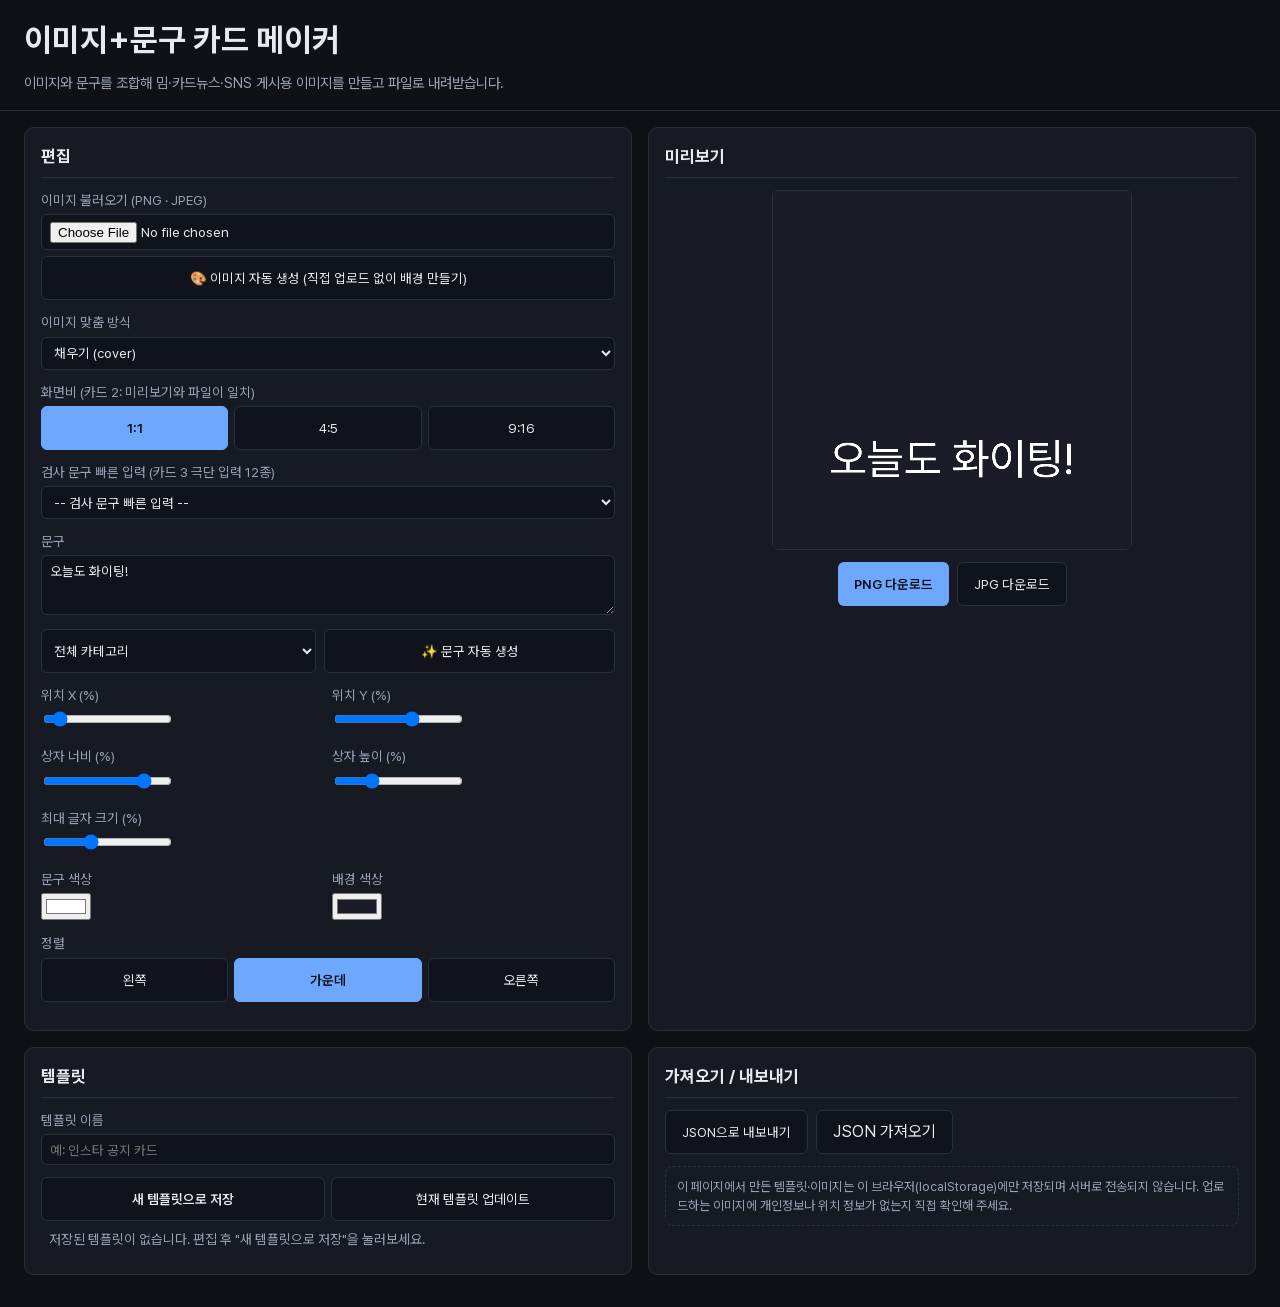
==== index.html @ 0c7100dd "이미지·문구 자동 생성 기능 추가 - js/render/AutoImageGenerator.js: 팔레트x도형 무작위 조합 절차적 배경 생성 - js/models/PhraseTemp" ====
<!DOCTYPE html>
<html lang="ko">
<head>
<meta charset="UTF-8" />
<meta name="viewport" content="width=device-width, initial-scale=1.0" />
<title>이미지+문구 카드 메이커</title>
<link rel="stylesheet" href="css/style.css" />
</head>
<body>
<header class="app-header">
  <h1>이미지+문구 카드 메이커</h1>
  <p>이미지와 문구를 조합해 밈·카드뉴스·SNS 게시용 이미지를 만들고 파일로 내려받습니다.</p>
</header>

<main class="app-grid">

  <!-- 편집 패널 (카드 1) -->
  <section class="panel" aria-labelledby="editor-heading">
    <h2 id="editor-heading">편집</h2>

    <div class="field">
      <label for="image-input">이미지 불러오기 (PNG · JPEG)</label>
      <input type="file" id="image-input" accept="image/png,image/jpeg" />
      <button type="button" class="secondary-btn" id="auto-image-btn" style="margin-top:0.4rem;width:100%;">
        🎨 이미지 자동 생성 (직접 업로드 없이 배경 만들기)
      </button>
    </div>

    <div class="field">
      <label for="fit-mode">이미지 맞춤 방식</label>
      <select id="fit-mode">
        <option value="cover">채우기 (cover)</option>
        <option value="contain">전체 보기 (contain)</option>
      </select>
    </div>

    <div class="field">
      <label>화면비 (카드 2: 미리보기와 파일이 일치)</label>
      <div class="btn-group" role="group" aria-label="화면비 선택">
        <button type="button" class="ratio-btn" data-ratio="1:1" aria-pressed="true">1:1</button>
        <button type="button" class="ratio-btn" data-ratio="4:5" aria-pressed="false">4:5</button>
        <button type="button" class="ratio-btn" data-ratio="9:16" aria-pressed="false">9:16</button>
      </div>
    </div>

    <div class="field">
      <label for="quick-fill-select">검사 문구 빠른 입력 (카드 3 극단 입력 12종)</label>
      <select id="quick-fill-select"></select>
    </div>

    <div class="field">
      <label for="text-content">문구</label>
      <textarea id="text-content" placeholder="문구를 입력하세요"></textarea>
      <div class="field-row" style="margin-top:0.4rem;">
        <select id="phrase-category-select" style="flex:1;padding:0.4rem 0.5rem;background:#10131b;border:1px solid var(--panel-border);border-radius:6px;color:var(--text);">
          <option value="">전체 카테고리</option>
        </select>
        <button type="button" class="secondary-btn" id="auto-phrase-btn" style="flex:1;">✨ 문구 자동 생성</button>
      </div>
    </div>

    <div class="field-row">
      <div class="field">
        <label for="pos-x">위치 X (%)</label>
        <input type="range" id="pos-x" min="0" max="100" value="8" />
      </div>
      <div class="field">
        <label for="pos-y">위치 Y (%)</label>
        <input type="range" id="pos-y" min="0" max="100" value="62" />
      </div>
    </div>

    <div class="field-row">
      <div class="field">
        <label for="box-w">상자 너비 (%)</label>
        <input type="range" id="box-w" min="10" max="100" value="84" />
      </div>
      <div class="field">
        <label for="box-h">상자 높이 (%)</label>
        <input type="range" id="box-h" min="5" max="100" value="30" />
      </div>
    </div>

    <div class="field">
      <label for="max-font-size">최대 글자 크기 (%)</label>
      <input type="range" id="max-font-size" min="2" max="30" value="12" />
    </div>

    <div class="field-row">
      <div class="field">
        <label for="text-color">문구 색상</label>
        <input type="color" id="text-color" value="#ffffff" />
      </div>
      <div class="field">
        <label for="bg-color">배경 색상</label>
        <input type="color" id="bg-color" value="#1c1c28" />
      </div>
    </div>

    <div class="field">
      <label>정렬</label>
      <div class="btn-group" role="group" aria-label="문구 정렬">
        <button type="button" class="align-btn" data-align="left" aria-pressed="false">왼쪽</button>
        <button type="button" class="align-btn" data-align="center" aria-pressed="true">가운데</button>
        <button type="button" class="align-btn" data-align="right" aria-pressed="false">오른쪽</button>
      </div>
    </div>
  </section>

  <!-- 미리보기 패널 (카드 1, 2) -->
  <section class="panel" aria-labelledby="preview-heading">
    <h2 id="preview-heading">미리보기</h2>
    <div id="preview-canvas-wrap">
      <canvas id="preview-canvas" width="1080" height="1080"></canvas>
    </div>
    <p class="shrink-hint" id="shrink-hint" hidden>자동 축소됨 - 문구가 상자에 맞게 조정되었습니다.</p>
    <div class="download-actions">
      <button type="button" class="primary-btn" id="download-png-btn">PNG 다운로드</button>
      <button type="button" class="secondary-btn" id="download-jpg-btn">JPG 다운로드</button>
    </div>
  </section>

  <!-- 템플릿 패널 (카드 4) -->
  <section class="panel" aria-labelledby="template-heading">
    <h2 id="template-heading">템플릿</h2>
    <div class="field">
      <label for="template-name-input">템플릿 이름</label>
      <input type="text" id="template-name-input" placeholder="예: 인스타 공지 카드" />
    </div>
    <div class="btn-group">
      <button type="button" class="primary-btn" id="template-save-new-btn">새 템플릿으로 저장</button>
      <button type="button" class="secondary-btn" id="template-update-current-btn" disabled>현재 템플릿 업데이트</button>
    </div>
    <p class="status-message" id="template-message" hidden></p>
    <ul id="template-list"></ul>
  </section>

  <!-- 가져오기/내보내기 패널 (카드 5) -->
  <section class="panel" aria-labelledby="import-export-heading">
    <h2 id="import-export-heading">가져오기 / 내보내기</h2>
    <div class="import-export-actions">
      <button type="button" class="secondary-btn" id="export-json-btn">JSON으로 내보내기</button>
      <label class="secondary-btn" for="import-json-input" style="display:inline-flex;align-items:center;">
        JSON 가져오기
        <input type="file" id="import-json-input" accept="application/json" style="display:none;" />
      </label>
    </div>
    <p class="status-message" id="import-export-message" hidden></p>
    <p class="privacy-note">
      이 페이지에서 만든 템플릿·이미지는 이 브라우저(localStorage)에만 저장되며 서버로 전송되지 않습니다.
      업로드하는 이미지에 개인정보나 위치 정보가 없는지 직접 확인해 주세요.
    </p>
  </section>

</main>

<!-- script 로드 순서: models -> render -> views -> controllers -> main -->
<script src="js/utils/idGenerator.js"></script>
<script src="js/utils/fileHelpers.js"></script>
<script src="js/utils/validators.js"></script>

<script src="js/models/CardStateModel.js"></script>
<script src="js/models/TemplateModel.js"></script>
<script src="js/models/TemplateStore.js"></script>
<script src="js/models/FixtureData.js"></script>
<script src="js/models/PhraseTemplates.js"></script>

<script src="js/render/ImageFit.js"></script>
<script src="js/render/TextLayout.js"></script>
<script src="js/render/CardRenderer.js"></script>
<script src="js/render/AutoImageGenerator.js"></script>

<script src="js/views/domHelpers.js"></script>
<script src="js/views/EditorView.js"></script>
<script src="js/views/TemplateListView.js"></script>
<script src="js/views/ImportExportView.js"></script>

<script src="js/controllers/EditorController.js"></script>
<script src="js/controllers/TemplateController.js"></script>
<script src="js/controllers/ImportExportController.js"></script>
<script src="js/controllers/AppController.js"></script>

<script src="js/main.js"></script>
</body>
</html>
---- css/style.css ----
/* style.css - meme-card-maker
   레이아웃: 편집 패널 / 미리보기 패널 / 템플릿 패널 / 가져오기·내보내기 패널
   폰트: Pretendard Variable (assets/fonts, OFL 라이선스) */

@font-face {
  font-family: 'Pretendard';
  src: url('../assets/fonts/PretendardVariable.woff2') format('woff2-variations');
  font-weight: 45 920;
  font-style: normal;
  font-display: swap;
}

:root {
  --bg: #0f1117;
  --panel-bg: #171a23;
  --panel-border: #2a2f3d;
  --text: #e8eaf0;
  --text-dim: #9aa1b4;
  --accent: #6ea8fe;
  --accent-text: #0f1117;
  --danger: #ff6b6b;
  --success: #6ee7b7;
  --radius: 10px;
}

* {
  box-sizing: border-box;
}

html,
body {
  margin: 0;
  padding: 0;
  background: var(--bg);
  color: var(--text);
  font-family: 'Pretendard', 'Malgun Gothic', -apple-system, sans-serif;
  line-height: 1.5;
}

h1,
h2,
h3 {
  margin: 0 0 0.5rem;
}

button {
  font-family: inherit;
  cursor: pointer;
}

.app-header {
  padding: 1rem 1.5rem;
  border-bottom: 1px solid var(--panel-border);
}

.app-header p {
  color: var(--text-dim);
  margin: 0.25rem 0 0;
  font-size: 0.9rem;
}

.app-grid {
  display: grid;
  grid-template-columns: 1fr 1fr;
  gap: 1rem;
  padding: 1rem 1.5rem 2rem;
  max-width: 1400px;
  margin: 0 auto;
}

@media (max-width: 900px) {
  .app-grid {
    grid-template-columns: 1fr;
  }
}

.panel {
  background: var(--panel-bg);
  border: 1px solid var(--panel-border);
  border-radius: var(--radius);
  padding: 1rem;
}

.panel h2 {
  font-size: 1.05rem;
  border-bottom: 1px solid var(--panel-border);
  padding-bottom: 0.5rem;
  margin-bottom: 0.75rem;
}

.field {
  margin-bottom: 0.75rem;
}

.field label {
  display: block;
  font-size: 0.85rem;
  color: var(--text-dim);
  margin-bottom: 0.25rem;
}

.field input[type='text'],
.field input[type='file'],
.field select,
.field textarea {
  width: 100%;
  padding: 0.4rem 0.5rem;
  background: #10131b;
  border: 1px solid var(--panel-border);
  border-radius: 6px;
  color: var(--text);
  font-family: inherit;
}

.field textarea {
  resize: vertical;
  min-height: 4.5em;
}

.field-row {
  display: flex;
  gap: 0.5rem;
}
.field-row .field {
  flex: 1;
}

.btn-group {
  display: flex;
  gap: 0.4rem;
  flex-wrap: wrap;
}

.btn-group button {
  flex: 1;
  padding: 0.4rem 0.6rem;
  background: #10131b;
  border: 1px solid var(--panel-border);
  border-radius: 6px;
  color: var(--text);
  font-size: 0.85rem;
  min-height: 44px;
}

.btn-group button.active {
  background: var(--accent);
  color: var(--accent-text);
  border-color: var(--accent);
  font-weight: 600;
}

.primary-btn {
  padding: 0.55rem 1rem;
  background: var(--accent);
  color: var(--accent-text);
  border: none;
  border-radius: 6px;
  font-weight: 600;
  min-height: 44px;
}

.secondary-btn {
  padding: 0.55rem 1rem;
  background: #10131b;
  color: var(--text);
  border: 1px solid var(--panel-border);
  border-radius: 6px;
  min-height: 44px;
}

.secondary-btn.danger,
button.danger {
  color: var(--danger);
  border-color: var(--danger);
}

/* 미리보기 캔버스: CSS는 화면 표시 크기만 조정, canvas 내부 해상도는
   CardRenderer가 RATIO_PRESETS로 별도 관리 (screen == file 보장) */
#preview-canvas-wrap {
  --ratio-w: 1080;
  --ratio-h: 1080;
  aspect-ratio: var(--ratio-w) / var(--ratio-h);
  max-width: 360px;
  margin: 0 auto;
  border: 1px solid var(--panel-border);
  border-radius: 6px;
  overflow: hidden;
  background: #000;
}

#preview-canvas {
  display: block;
  width: 100%;
  height: auto;
}

.shrink-hint {
  text-align: center;
  font-size: 0.8rem;
  color: var(--text-dim);
  margin-top: 0.4rem;
}

.download-actions {
  display: flex;
  gap: 0.5rem;
  margin-top: 0.75rem;
  justify-content: center;
}

/* 템플릿 목록 */
#template-list {
  list-style: none;
  margin: 0;
  padding: 0;
  display: flex;
  flex-direction: column;
  gap: 0.5rem;
  max-height: 320px;
  overflow-y: auto;
}

.template-item {
  display: flex;
  align-items: center;
  gap: 0.6rem;
  padding: 0.5rem;
  border: 1px solid var(--panel-border);
  border-radius: 8px;
}

.template-item.active {
  border-color: var(--accent);
}

.template-thumb {
  width: 44px;
  height: 44px;
  border-radius: 6px;
  overflow: hidden;
  flex-shrink: 0;
  background: #10131b;
}
.template-thumb img {
  width: 100%;
  height: 100%;
  object-fit: cover;
}

.template-info {
  flex: 1;
  min-width: 0;
  display: flex;
  flex-direction: column;
}
.template-info strong {
  font-size: 0.9rem;
  overflow: hidden;
  text-overflow: ellipsis;
  white-space: nowrap;
}
.template-meta {
  font-size: 0.75rem;
  color: var(--text-dim);
}

.template-actions {
  display: flex;
  gap: 0.35rem;
}
.template-actions button {
  padding: 0.35rem 0.55rem;
  font-size: 0.8rem;
  background: #10131b;
  border: 1px solid var(--panel-border);
  color: var(--text);
  border-radius: 6px;
  min-height: 36px;
}

.template-empty {
  color: var(--text-dim);
  font-size: 0.85rem;
  padding: 0.5rem;
}

.status-message {
  margin-top: 0.6rem;
  padding: 0.5rem 0.6rem;
  border-radius: 6px;
  font-size: 0.85rem;
  background: rgba(110, 231, 183, 0.12);
  color: var(--success);
}
.status-message.error {
  background: rgba(255, 107, 107, 0.12);
  color: var(--danger);
}

.privacy-note {
  margin-top: 0.75rem;
  padding: 0.6rem 0.7rem;
  border: 1px dashed var(--panel-border);
  border-radius: 8px;
  font-size: 0.8rem;
  color: var(--text-dim);
}

.import-export-actions {
  display: flex;
  gap: 0.5rem;
  flex-wrap: wrap;
}
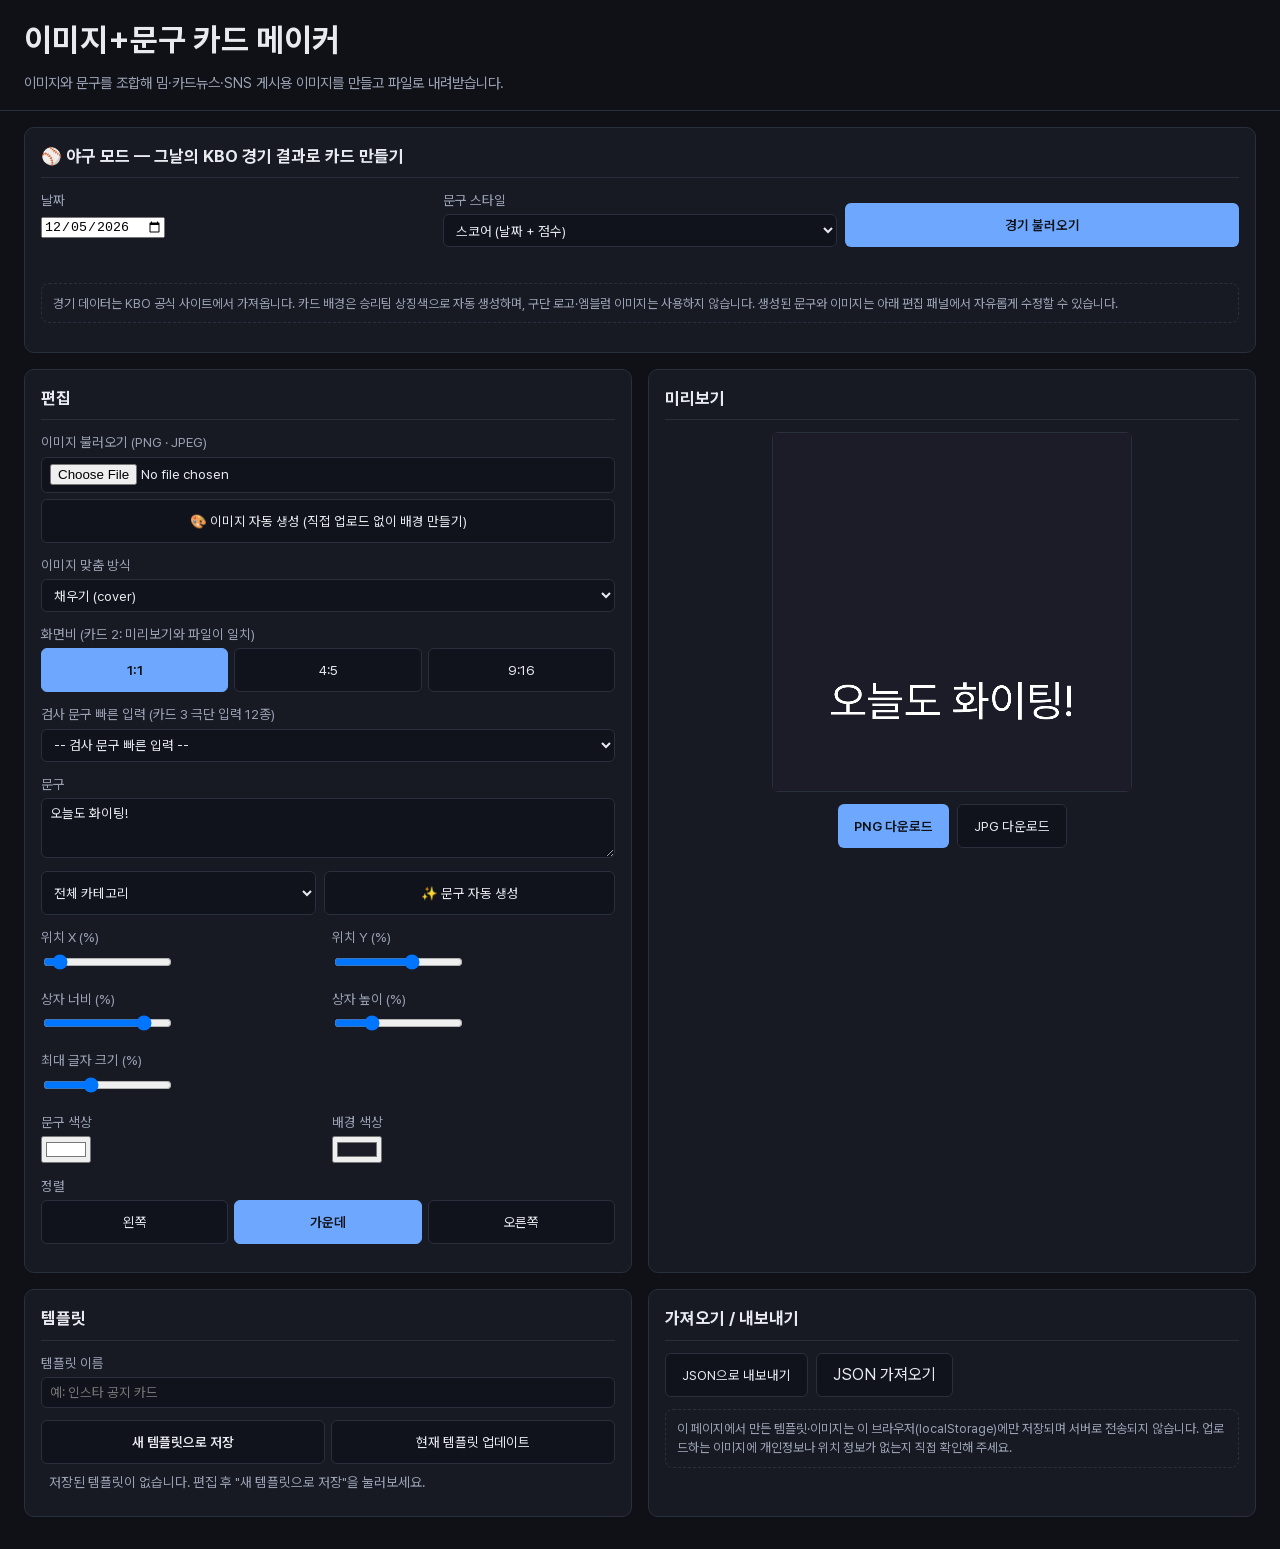
==== commit 25d638a1: "야구 모드 추가: 날짜별 KBO 경기 결과로 카드 자동 생성 - api/kbo-schedule.js: Vercel 서버리스 함수로 KBO 내부 API 프록시 (CORS 우회)   " ====
--- a/index.html
+++ b/index.html
@@ -14,6 +14,35 @@
 
 <main class="app-grid">
 
+  <!-- 야구 모드 패널 (KBO 경기 결과 → 카드 자동 생성) -->
+  <section class="panel" aria-labelledby="kbo-heading" style="grid-column:1 / -1;">
+    <h2 id="kbo-heading">⚾ 야구 모드 — 그날의 KBO 경기 결과로 카드 만들기</h2>
+    <div class="field-row">
+      <div class="field">
+        <label for="kbo-date-input">날짜</label>
+        <input type="date" id="kbo-date-input" />
+      </div>
+      <div class="field">
+        <label for="kbo-phrase-style">문구 스타일</label>
+        <select id="kbo-phrase-style">
+          <option value="score">스코어 (날짜 + 점수)</option>
+          <option value="headline">헤드라인 (승리팀 강조)</option>
+          <option value="summary">요약 (날짜·구장·결과)</option>
+        </select>
+      </div>
+      <div class="field" style="display:flex;align-items:flex-end;">
+        <button type="button" class="primary-btn" id="kbo-load-btn" style="width:100%;">경기 불러오기</button>
+      </div>
+    </div>
+    <p class="status-message" id="kbo-message" hidden></p>
+    <ul id="kbo-game-list"></ul>
+    <p class="privacy-note">
+      경기 데이터는 KBO 공식 사이트에서 가져옵니다. 카드 배경은 승리팀 상징색으로 자동 생성하며,
+      구단 로고·엠블럼 이미지는 사용하지 않습니다. 생성된 문구와 이미지는 아래 편집 패널에서
+      자유롭게 수정할 수 있습니다.
+    </p>
+  </section>
+
   <!-- 편집 패널 (카드 1) -->
   <section class="panel" aria-labelledby="editor-heading">
     <h2 id="editor-heading">편집</h2>
@@ -164,11 +193,13 @@
 <script src="js/models/TemplateStore.js"></script>
 <script src="js/models/FixtureData.js"></script>
 <script src="js/models/PhraseTemplates.js"></script>
+<script src="js/models/KboTeams.js"></script>
 
 <script src="js/render/ImageFit.js"></script>
 <script src="js/render/TextLayout.js"></script>
 <script src="js/render/CardRenderer.js"></script>
 <script src="js/render/AutoImageGenerator.js"></script>
+<script src="js/render/BaseballCardGenerator.js"></script>
 
 <script src="js/views/domHelpers.js"></script>
 <script src="js/views/EditorView.js"></script>
@@ -178,6 +209,7 @@
 <script src="js/controllers/EditorController.js"></script>
 <script src="js/controllers/TemplateController.js"></script>
 <script src="js/controllers/ImportExportController.js"></script>
+<script src="js/controllers/BaseballController.js"></script>
 <script src="js/controllers/AppController.js"></script>
 
 <script src="js/main.js"></script>
--- a/css/style.css
+++ b/css/style.css
@@ -311,3 +311,55 @@
   gap: 0.5rem;
   flex-wrap: wrap;
 }
+
+/* 야구 모드 경기 목록 */
+#kbo-game-list {
+  list-style: none;
+  margin: 0.75rem 0 0;
+  padding: 0;
+  display: grid;
+  grid-template-columns: repeat(auto-fill, minmax(260px, 1fr));
+  gap: 0.5rem;
+}
+
+.kbo-game-item {
+  display: flex;
+  align-items: center;
+  justify-content: space-between;
+  gap: 0.6rem;
+  padding: 0.6rem 0.7rem;
+  border: 1px solid var(--panel-border);
+  border-radius: 8px;
+  background: #10131b;
+}
+
+.kbo-game-item.active {
+  border-color: var(--accent);
+}
+
+.kbo-game-info {
+  display: flex;
+  flex-direction: column;
+  min-width: 0;
+}
+
+.kbo-game-info strong {
+  font-size: 0.95rem;
+}
+
+.kbo-game-meta {
+  font-size: 0.75rem;
+  color: var(--text-dim);
+}
+
+.kbo-game-item button {
+  flex-shrink: 0;
+  padding: 0.4rem 0.6rem;
+  font-size: 0.8rem;
+  background: var(--accent);
+  color: var(--accent-text);
+  border: none;
+  border-radius: 6px;
+  font-weight: 600;
+  min-height: 40px;
+}
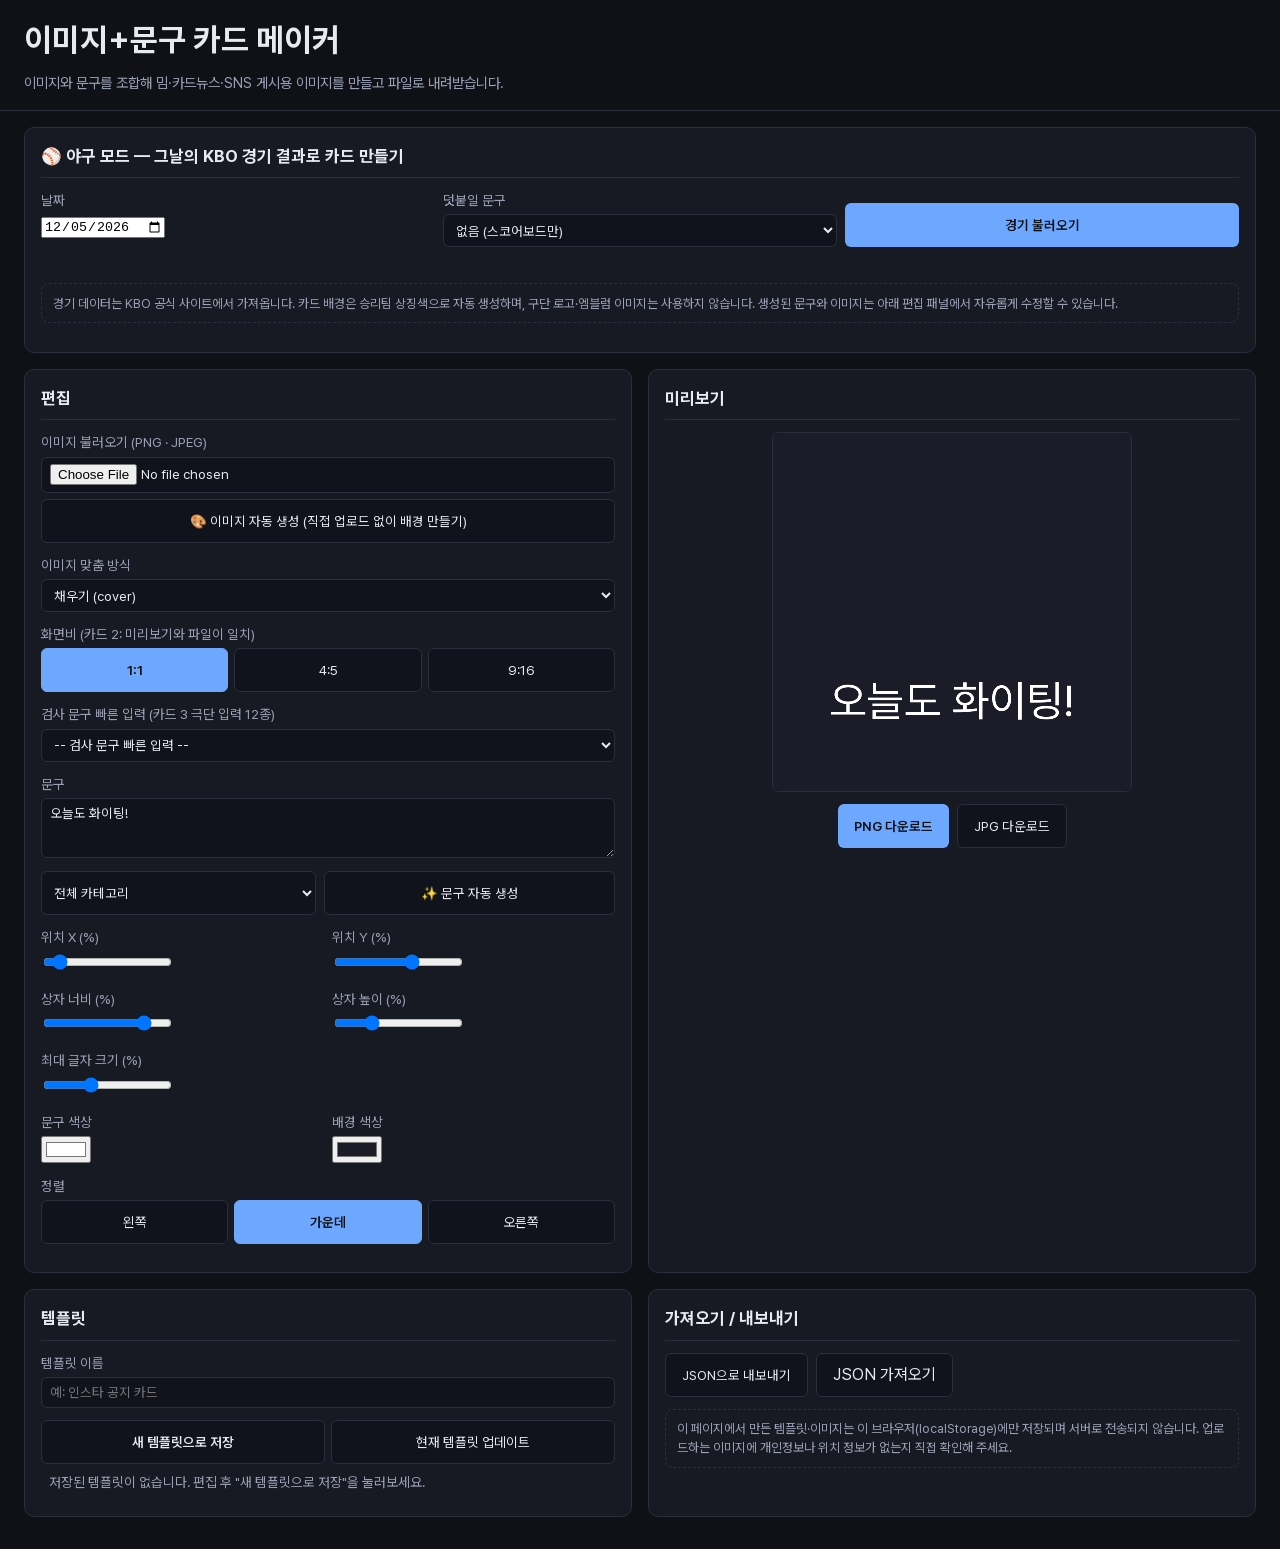
==== commit b97537b1: "야구 카드: 배경색 대신 스코어보드 그래픽으로 경기 결과를 이미지에 직접 렌더링 - generateScoreboard() 추가: 좌우 팀 색상 분할, 팀명/점수/날짜/구장/WIN " ====
--- a/index.html
+++ b/index.html
@@ -23,11 +23,12 @@
         <input type="date" id="kbo-date-input" />
       </div>
       <div class="field">
-        <label for="kbo-phrase-style">문구 스타일</label>
+        <label for="kbo-phrase-style">덧붙일 문구</label>
         <select id="kbo-phrase-style">
-          <option value="score">스코어 (날짜 + 점수)</option>
+          <option value="none">없음 (스코어보드만)</option>
           <option value="headline">헤드라인 (승리팀 강조)</option>
           <option value="summary">요약 (날짜·구장·결과)</option>
+          <option value="score">스코어 (날짜 + 점수)</option>
         </select>
       </div>
       <div class="field" style="display:flex;align-items:flex-end;">
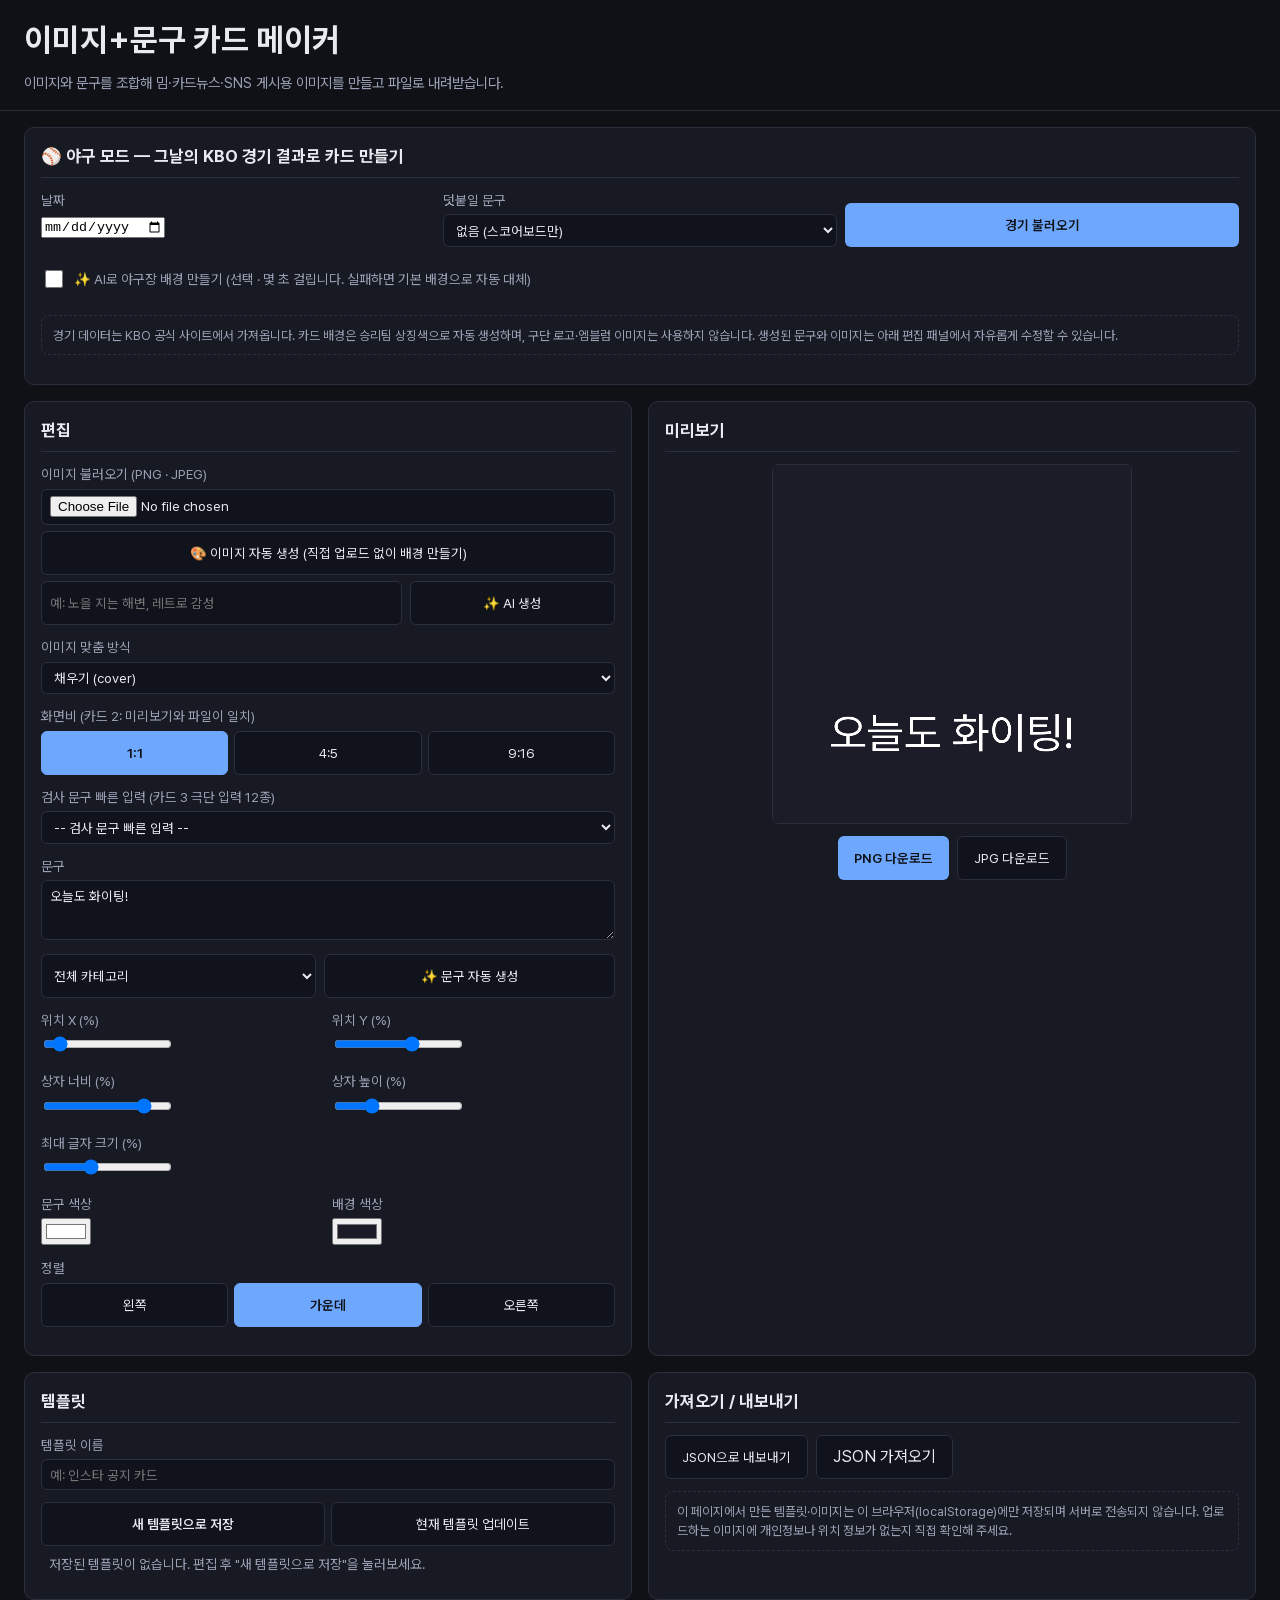
==== commit 6b9caa8f: "생성형 AI 이미지 생성 연동 (Gemini) - api/generate-image.js: Gemini 이미지 모델 프록시 (API 키는 서버 환경변수로만 취급)   프롬프트 길이" ====
--- a/index.html
+++ b/index.html
@@ -35,6 +35,10 @@
         <button type="button" class="primary-btn" id="kbo-load-btn" style="width:100%;">경기 불러오기</button>
       </div>
     </div>
+    <label class="checkbox-field">
+      <input type="checkbox" id="kbo-use-ai" />
+      <span>✨ AI로 야구장 배경 만들기 (선택 · 몇 초 걸립니다. 실패하면 기본 배경으로 자동 대체)</span>
+    </label>
     <p class="status-message" id="kbo-message" hidden></p>
     <ul id="kbo-game-list"></ul>
     <p class="privacy-note">
@@ -54,6 +58,11 @@
       <button type="button" class="secondary-btn" id="auto-image-btn" style="margin-top:0.4rem;width:100%;">
         🎨 이미지 자동 생성 (직접 업로드 없이 배경 만들기)
       </button>
+      <div class="field-row" style="margin-top:0.4rem;">
+        <input type="text" id="ai-prompt-input" placeholder="예: 노을 지는 해변, 레트로 감성" style="flex:2;" />
+        <button type="button" class="secondary-btn" id="ai-image-btn" style="flex:1;">✨ AI 생성</button>
+      </div>
+      <p class="ai-hint" id="ai-image-hint" hidden></p>
     </div>
 
     <div class="field">
@@ -195,6 +204,7 @@
 <script src="js/models/FixtureData.js"></script>
 <script src="js/models/PhraseTemplates.js"></script>
 <script src="js/models/KboTeams.js"></script>
+<script src="js/models/AiImageClient.js"></script>
 
 <script src="js/render/ImageFit.js"></script>
 <script src="js/render/TextLayout.js"></script>
--- a/css/style.css
+++ b/css/style.css
@@ -312,6 +312,32 @@
   flex-wrap: wrap;
 }
 
+/* AI 이미지 생성 */
+.ai-hint {
+  margin: 0.4rem 0 0;
+  font-size: 0.78rem;
+  color: var(--text-dim);
+}
+.ai-hint.error {
+  color: var(--danger);
+}
+
+.checkbox-field {
+  display: flex;
+  align-items: center;
+  gap: 0.5rem;
+  margin-top: 0.5rem;
+  font-size: 0.85rem;
+  color: var(--text-dim);
+  cursor: pointer;
+}
+.checkbox-field input[type='checkbox'] {
+  width: 18px;
+  height: 18px;
+  flex-shrink: 0;
+  cursor: pointer;
+}
+
 /* 야구 모드 경기 목록 */
 #kbo-game-list {
   list-style: none;
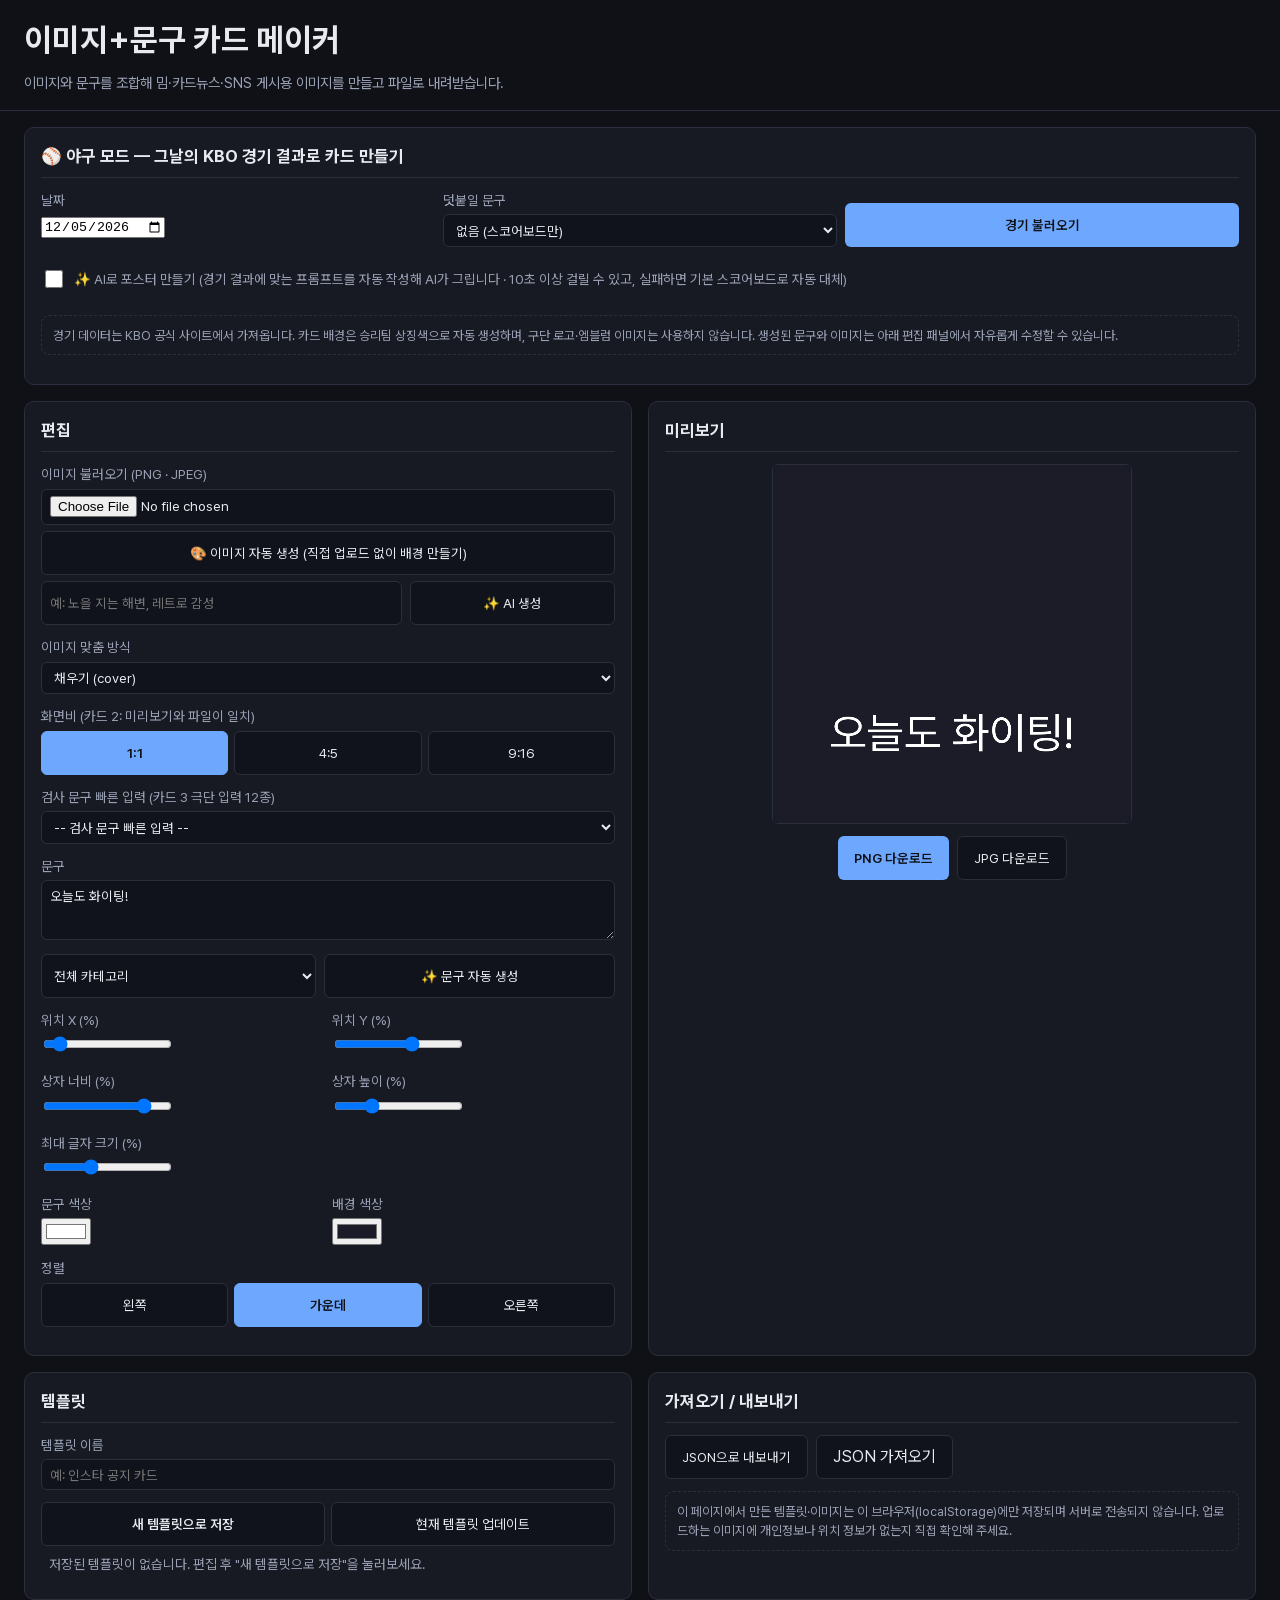
==== commit f730634f: "AI 포스터 프롬프트 자동 생성 기능 - js/models/BaseballPromptBuilder.js: 경기 데이터로 포스터 프롬프트 자동 작성   점수 차로 분위기 자동 분류(" ====
--- a/index.html
+++ b/index.html
@@ -37,8 +37,14 @@
     </div>
     <label class="checkbox-field">
       <input type="checkbox" id="kbo-use-ai" />
-      <span>✨ AI로 야구장 배경 만들기 (선택 · 몇 초 걸립니다. 실패하면 기본 배경으로 자동 대체)</span>
+      <span>✨ AI로 포스터 만들기 (경기 결과에 맞는 프롬프트를 자동 작성해 AI가 그립니다 · 10초 이상 걸릴 수 있고, 실패하면 기본 스코어보드로 자동 대체)</span>
     </label>
+    <details id="kbo-prompt-box" class="prompt-box" hidden>
+      <summary>🧾 자동 작성된 AI 프롬프트 보기 / 고치기</summary>
+      <p class="prompt-summary" id="kbo-prompt-summary"></p>
+      <textarea id="kbo-prompt-text" rows="10" spellcheck="false"></textarea>
+      <button type="button" class="secondary-btn" id="kbo-prompt-regen-btn">이 프롬프트로 다시 생성</button>
+    </details>
     <p class="status-message" id="kbo-message" hidden></p>
     <ul id="kbo-game-list"></ul>
     <p class="privacy-note">
@@ -205,6 +211,7 @@
 <script src="js/models/PhraseTemplates.js"></script>
 <script src="js/models/KboTeams.js"></script>
 <script src="js/models/AiImageClient.js"></script>
+<script src="js/models/BaseballPromptBuilder.js"></script>
 
 <script src="js/render/ImageFit.js"></script>
 <script src="js/render/TextLayout.js"></script>
--- a/css/style.css
+++ b/css/style.css
@@ -338,6 +338,41 @@
   cursor: pointer;
 }
 
+/* AI 프롬프트 표시/편집 */
+.prompt-box {
+  margin-top: 0.6rem;
+  border: 1px solid var(--panel-border);
+  border-radius: 8px;
+  padding: 0.6rem 0.7rem;
+  background: #10131b;
+}
+.prompt-box summary {
+  cursor: pointer;
+  font-size: 0.85rem;
+  color: var(--text-dim);
+}
+.prompt-summary {
+  margin: 0.6rem 0 0.4rem;
+  font-size: 0.85rem;
+  color: var(--text);
+  font-weight: 600;
+}
+.prompt-box textarea {
+  width: 100%;
+  background: #0b0e15;
+  border: 1px solid var(--panel-border);
+  border-radius: 6px;
+  color: var(--text);
+  font-family: inherit;
+  font-size: 0.78rem;
+  line-height: 1.5;
+  padding: 0.5rem;
+  resize: vertical;
+}
+.prompt-box button {
+  margin-top: 0.5rem;
+}
+
 /* 야구 모드 경기 목록 */
 #kbo-game-list {
   list-style: none;
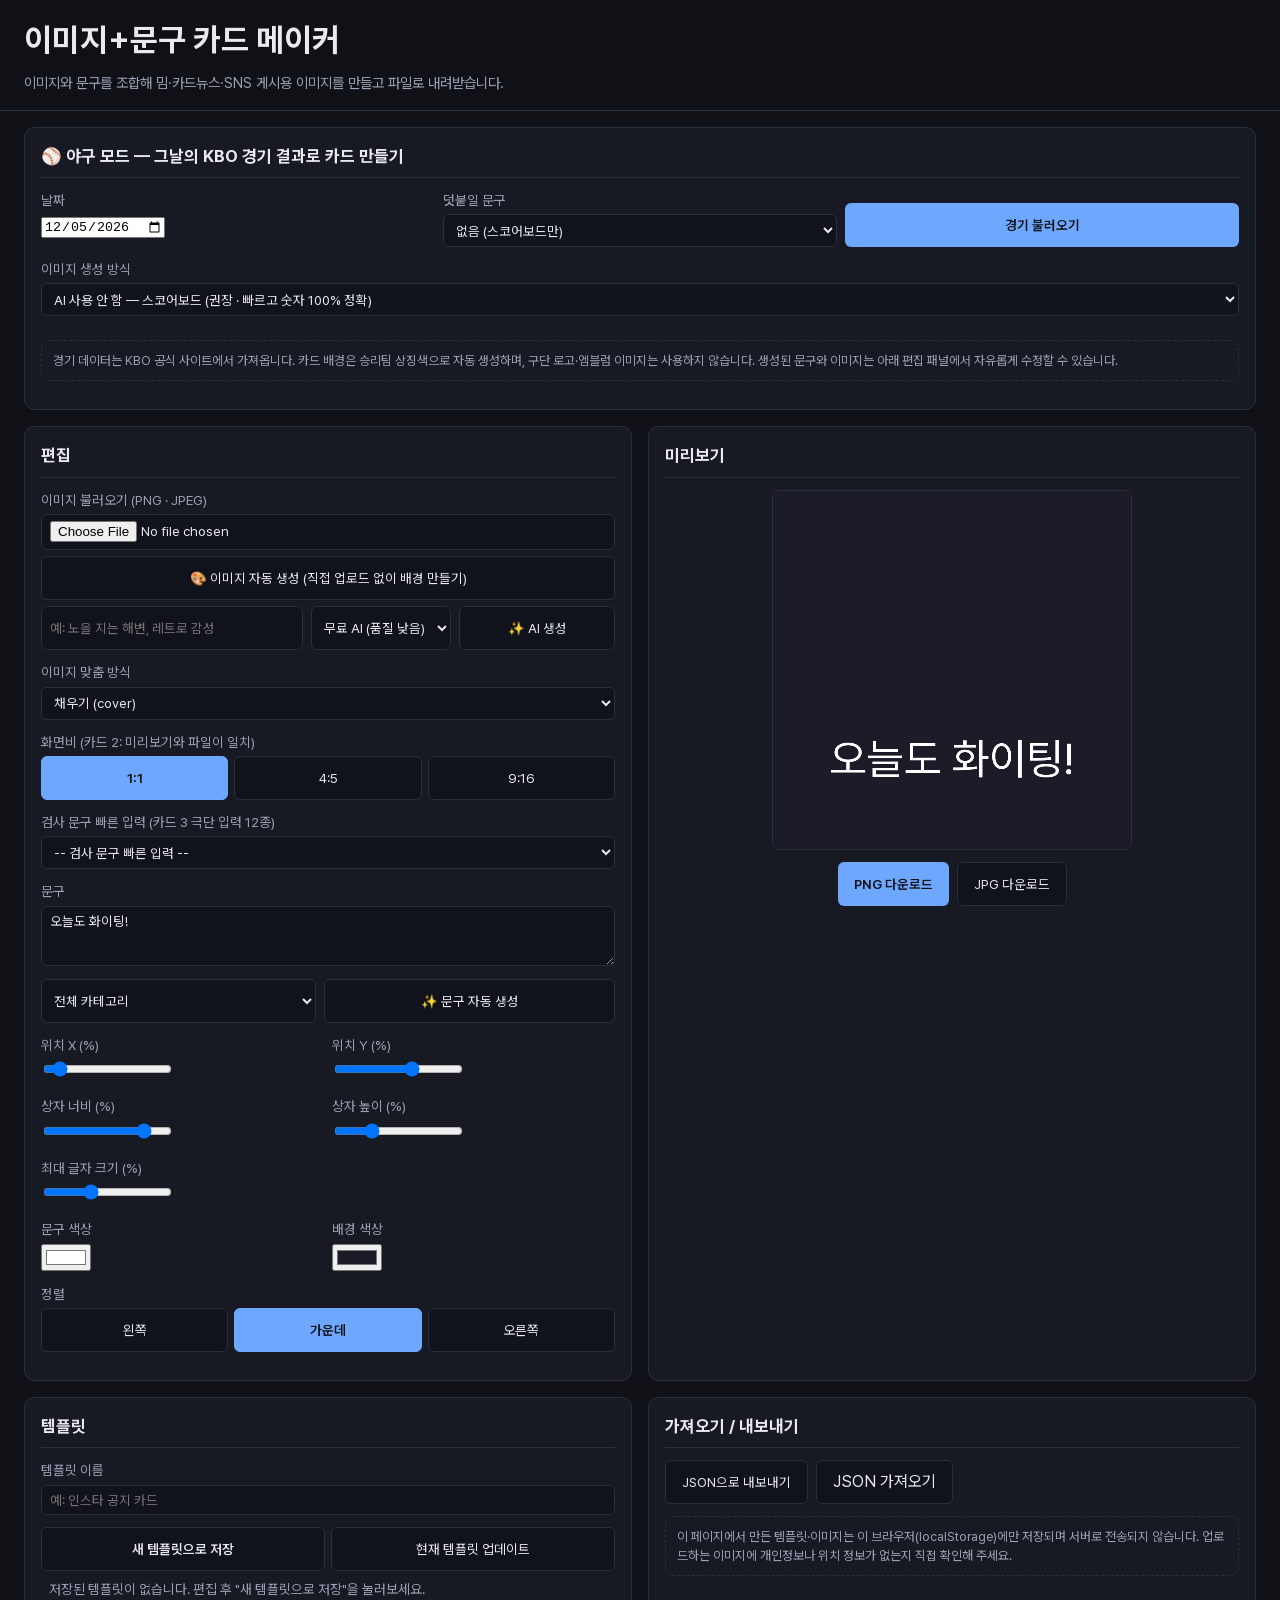
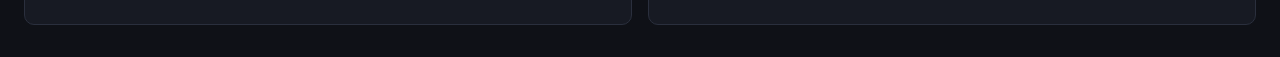
==== commit 98859c8b: "AI 사용 여부·제공자를 선택 가능하게, 기본은 AI 사용 안 함 - 야구 패널: 체크박스 -> 드롭다운(AI 사용 안 함 / 무료 AI / GPT Image 2)   기본값 'A" ====
--- a/index.html
+++ b/index.html
@@ -35,10 +35,14 @@
         <button type="button" class="primary-btn" id="kbo-load-btn" style="width:100%;">경기 불러오기</button>
       </div>
     </div>
-    <label class="checkbox-field">
-      <input type="checkbox" id="kbo-use-ai" />
-      <span>✨ AI로 포스터 만들기 (경기 결과에 맞는 프롬프트를 자동 작성해 AI가 그립니다 · 10초 이상 걸릴 수 있고, 실패하면 기본 스코어보드로 자동 대체)</span>
-    </label>
+    <div class="field">
+      <label for="kbo-ai-mode">이미지 생성 방식</label>
+      <select id="kbo-ai-mode">
+        <option value="none" selected>AI 사용 안 함 — 스코어보드 (권장 · 빠르고 숫자 100% 정확)</option>
+        <option value="free">✨ 무료 AI — 품질 낮음 (마스코트·한글이 깨질 수 있음)</option>
+        <option value="openai">✨ GPT Image 2 — 품질 최상 (현재 크레딧 부족으로 사용 불가)</option>
+      </select>
+    </div>
     <details id="kbo-prompt-box" class="prompt-box" hidden>
       <summary>🧾 자동 작성된 AI 프롬프트 보기 / 고치기</summary>
       <p class="prompt-summary" id="kbo-prompt-summary"></p>
@@ -66,6 +70,10 @@
       </button>
       <div class="field-row" style="margin-top:0.4rem;">
         <input type="text" id="ai-prompt-input" placeholder="예: 노을 지는 해변, 레트로 감성" style="flex:2;" />
+        <select id="ai-provider-select" style="flex:1;padding:0.4rem 0.5rem;background:#10131b;border:1px solid var(--panel-border);border-radius:6px;color:var(--text);">
+          <option value="free" selected>무료 AI (품질 낮음)</option>
+          <option value="openai">GPT (크레딧 부족)</option>
+        </select>
         <button type="button" class="secondary-btn" id="ai-image-btn" style="flex:1;">✨ AI 생성</button>
       </div>
       <p class="ai-hint" id="ai-image-hint" hidden></p>
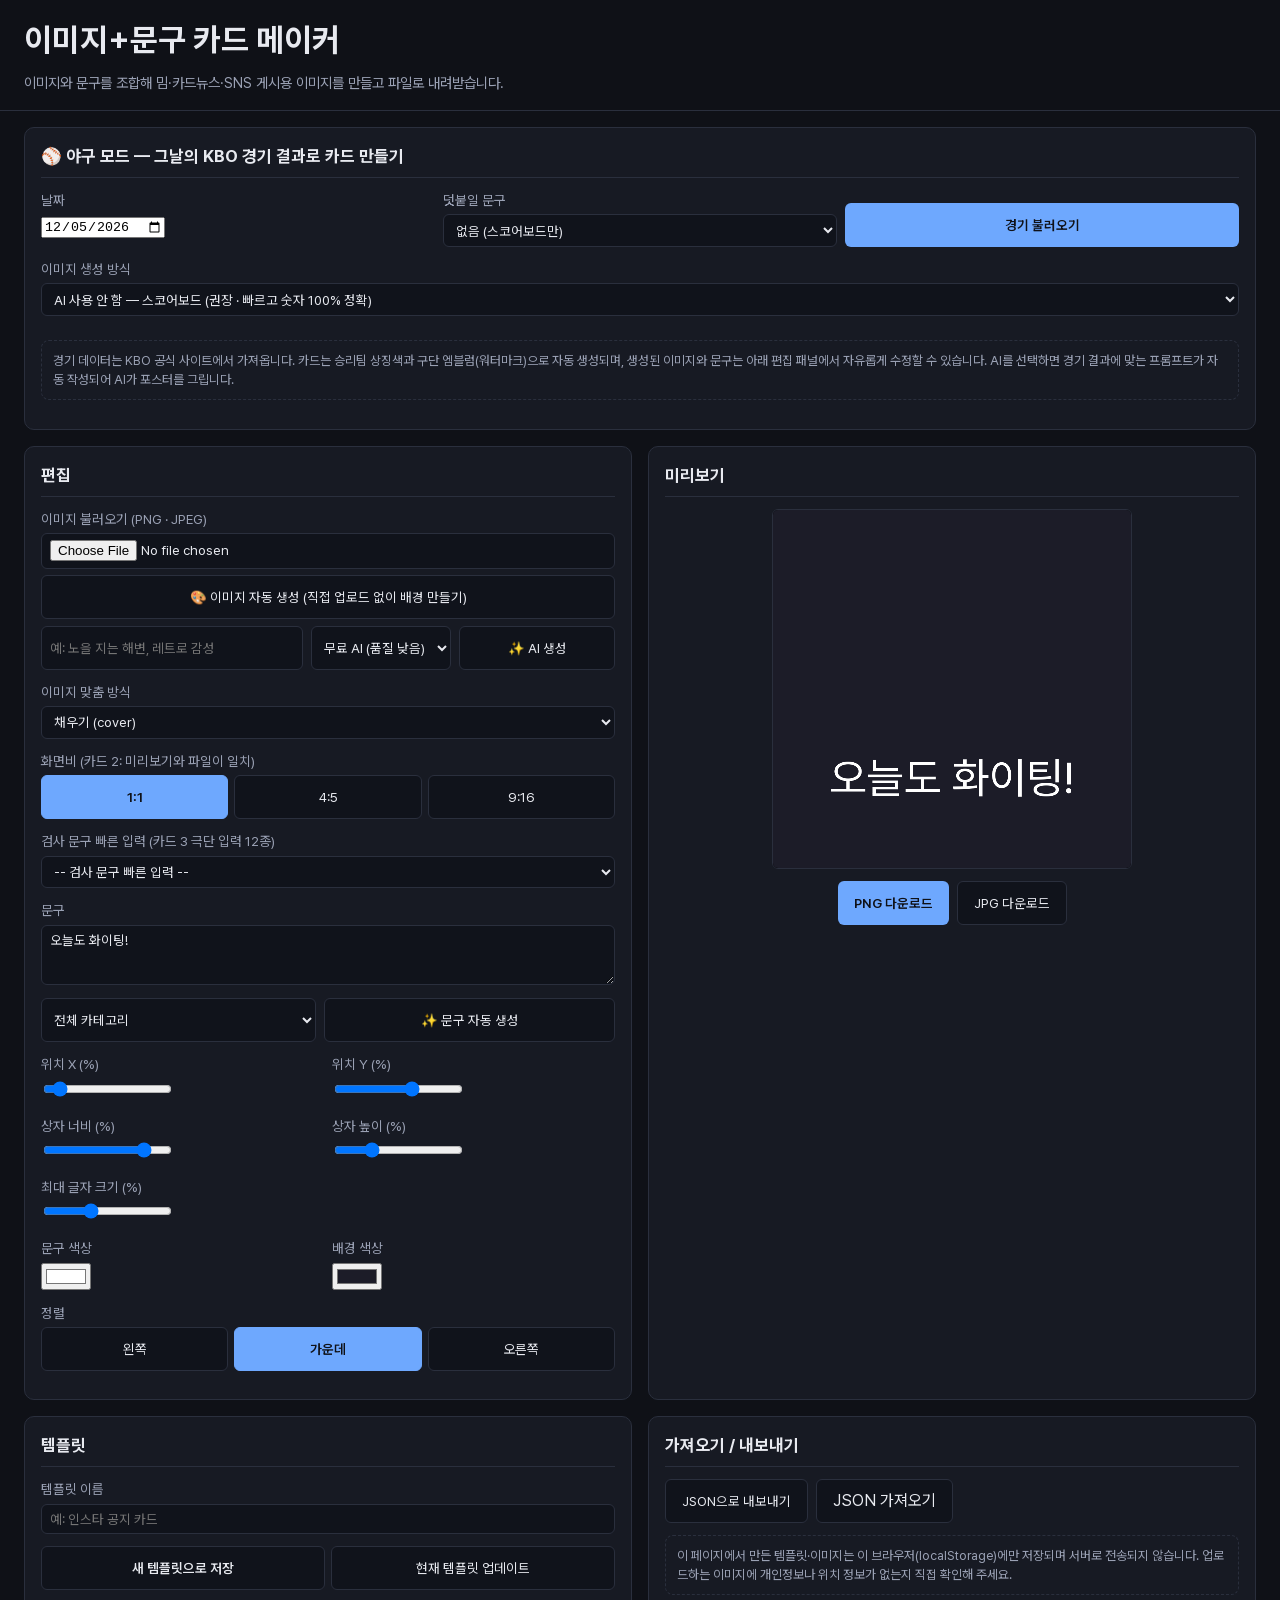
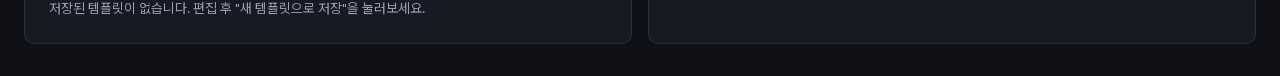
==== commit b3d2ef88: "야구 패널 안내 문구를 실제 동작에 맞게 수정 '구단 로고·엠블럼 이미지는 사용하지 않습니다'라고 적혀 있었으나 실제로는 워터마크로 사용 중 -> 실제 동작으로 수정하고 AI 선택" ====
--- a/index.html
+++ b/index.html
@@ -52,9 +52,9 @@
     <p class="status-message" id="kbo-message" hidden></p>
     <ul id="kbo-game-list"></ul>
     <p class="privacy-note">
-      경기 데이터는 KBO 공식 사이트에서 가져옵니다. 카드 배경은 승리팀 상징색으로 자동 생성하며,
-      구단 로고·엠블럼 이미지는 사용하지 않습니다. 생성된 문구와 이미지는 아래 편집 패널에서
-      자유롭게 수정할 수 있습니다.
+      경기 데이터는 KBO 공식 사이트에서 가져옵니다. 카드는 승리팀 상징색과 구단 엠블럼(워터마크)으로
+      자동 생성되며, 생성된 이미지와 문구는 아래 편집 패널에서 자유롭게 수정할 수 있습니다.
+      AI를 선택하면 경기 결과에 맞는 프롬프트가 자동 작성되어 AI가 포스터를 그립니다.
     </p>
   </section>
 
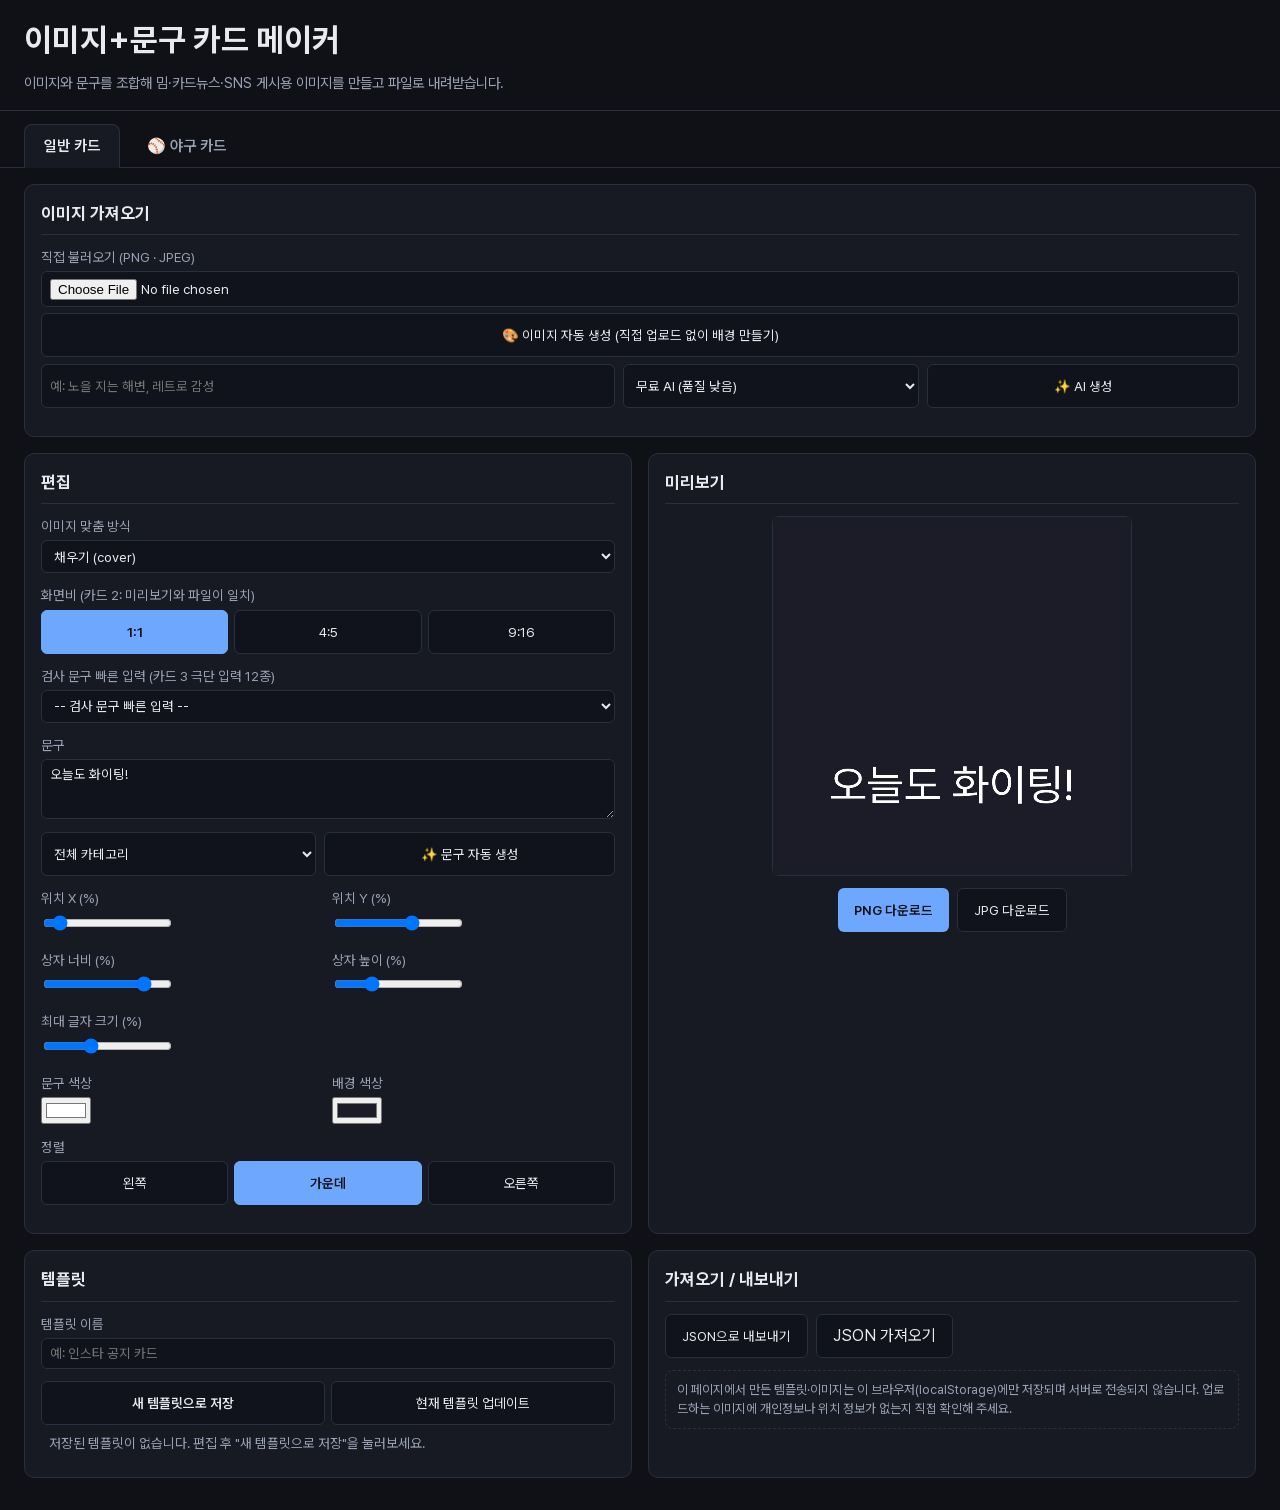
==== commit 592dfaba: "일반/야구 탭 분리 — 기본은 일반 카드 - 상단에 탭 바 추가 (일반 카드 / 야구 카드), 기본 선택은 일반 카드 - 이미지 소스(업로드·자동생성·AI)를 '이미지 가져오기' " ====
--- a/index.html
+++ b/index.html
@@ -12,11 +12,16 @@
   <p>이미지와 문구를 조합해 밈·카드뉴스·SNS 게시용 이미지를 만들고 파일로 내려받습니다.</p>
 </header>
 
+<nav class="tab-bar" role="tablist" aria-label="카드 종류">
+  <button type="button" class="tab-btn active" data-tab="general" role="tab" aria-selected="true">일반 카드</button>
+  <button type="button" class="tab-btn" data-tab="baseball" role="tab" aria-selected="false">⚾ 야구 카드</button>
+</nav>
+
 <main class="app-grid">
 
   <!-- 야구 모드 패널 (KBO 경기 결과 → 카드 자동 생성) -->
-  <section class="panel" aria-labelledby="kbo-heading" style="grid-column:1 / -1;">
-    <h2 id="kbo-heading">⚾ 야구 모드 — 그날의 KBO 경기 결과로 카드 만들기</h2>
+  <section class="panel tab-panel" data-tab="baseball" aria-labelledby="kbo-heading" style="grid-column:1 / -1;" hidden>
+    <h2 id="kbo-heading">⚾ 그날의 KBO 경기 결과로 카드 만들기</h2>
     <div class="field-row">
       <div class="field">
         <label for="kbo-date-input">날짜</label>
@@ -59,11 +64,12 @@
   </section>
 
   <!-- 편집 패널 (카드 1) -->
-  <section class="panel" aria-labelledby="editor-heading">
-    <h2 id="editor-heading">편집</h2>
-
-    <div class="field">
-      <label for="image-input">이미지 불러오기 (PNG · JPEG)</label>
+  <!-- 일반 카드 탭 전용: 이미지 소스 -->
+  <section class="panel tab-panel" data-tab="general" aria-labelledby="source-heading" style="grid-column:1 / -1;">
+    <h2 id="source-heading">이미지 가져오기</h2>
+
+    <div class="field">
+      <label for="image-input">직접 불러오기 (PNG · JPEG)</label>
       <input type="file" id="image-input" accept="image/png,image/jpeg" />
       <button type="button" class="secondary-btn" id="auto-image-btn" style="margin-top:0.4rem;width:100%;">
         🎨 이미지 자동 생성 (직접 업로드 없이 배경 만들기)
@@ -78,6 +84,11 @@
       </div>
       <p class="ai-hint" id="ai-image-hint" hidden></p>
     </div>
+  </section>
+
+  <!-- 두 탭 공통: 문구·비율·색 편집 -->
+  <section class="panel" aria-labelledby="editor-heading">
+    <h2 id="editor-heading">편집</h2>
 
     <div class="field">
       <label for="fit-mode">이미지 맞춤 방식</label>
@@ -236,6 +247,7 @@
 <script src="js/controllers/TemplateController.js"></script>
 <script src="js/controllers/ImportExportController.js"></script>
 <script src="js/controllers/BaseballController.js"></script>
+<script src="js/controllers/TabController.js"></script>
 <script src="js/controllers/AppController.js"></script>
 
 <script src="js/main.js"></script>
--- a/css/style.css
+++ b/css/style.css
@@ -59,6 +59,51 @@
   font-size: 0.9rem;
 }
 
+/* 상단 탭 (일반 카드 / 야구 카드) */
+.tab-bar {
+  display: flex;
+  gap: 0.4rem;
+  padding: 0.75rem 1.5rem 0;
+  max-width: 1400px;
+  margin: 0 auto;
+  border-bottom: 1px solid var(--panel-border);
+}
+
+.tab-btn {
+  padding: 0.6rem 1.2rem;
+  background: transparent;
+  border: 1px solid transparent;
+  border-bottom: none;
+  border-radius: 8px 8px 0 0;
+  color: var(--text-dim);
+  font-size: 0.95rem;
+  font-weight: 600;
+  min-height: 44px;
+  position: relative;
+  bottom: -1px;
+}
+
+.tab-btn:hover {
+  color: var(--text);
+}
+
+.tab-btn.active {
+  background: var(--panel-bg);
+  border-color: var(--panel-border);
+  color: var(--text);
+}
+
+/* 활성 탭이 아래 경계선과 이어져 보이도록 */
+.tab-btn.active::after {
+  content: '';
+  position: absolute;
+  left: 0;
+  right: 0;
+  bottom: 0;
+  height: 1px;
+  background: var(--panel-bg);
+}
+
 .app-grid {
   display: grid;
   grid-template-columns: 1fr 1fr;
@@ -72,6 +117,11 @@
   .app-grid {
     grid-template-columns: 1fr;
   }
+}
+
+/* grid 아이템은 display:grid 등이 hidden을 덮어쓸 수 있으므로 명시적으로 숨긴다 */
+[hidden] {
+  display: none !important;
 }
 
 .panel {
